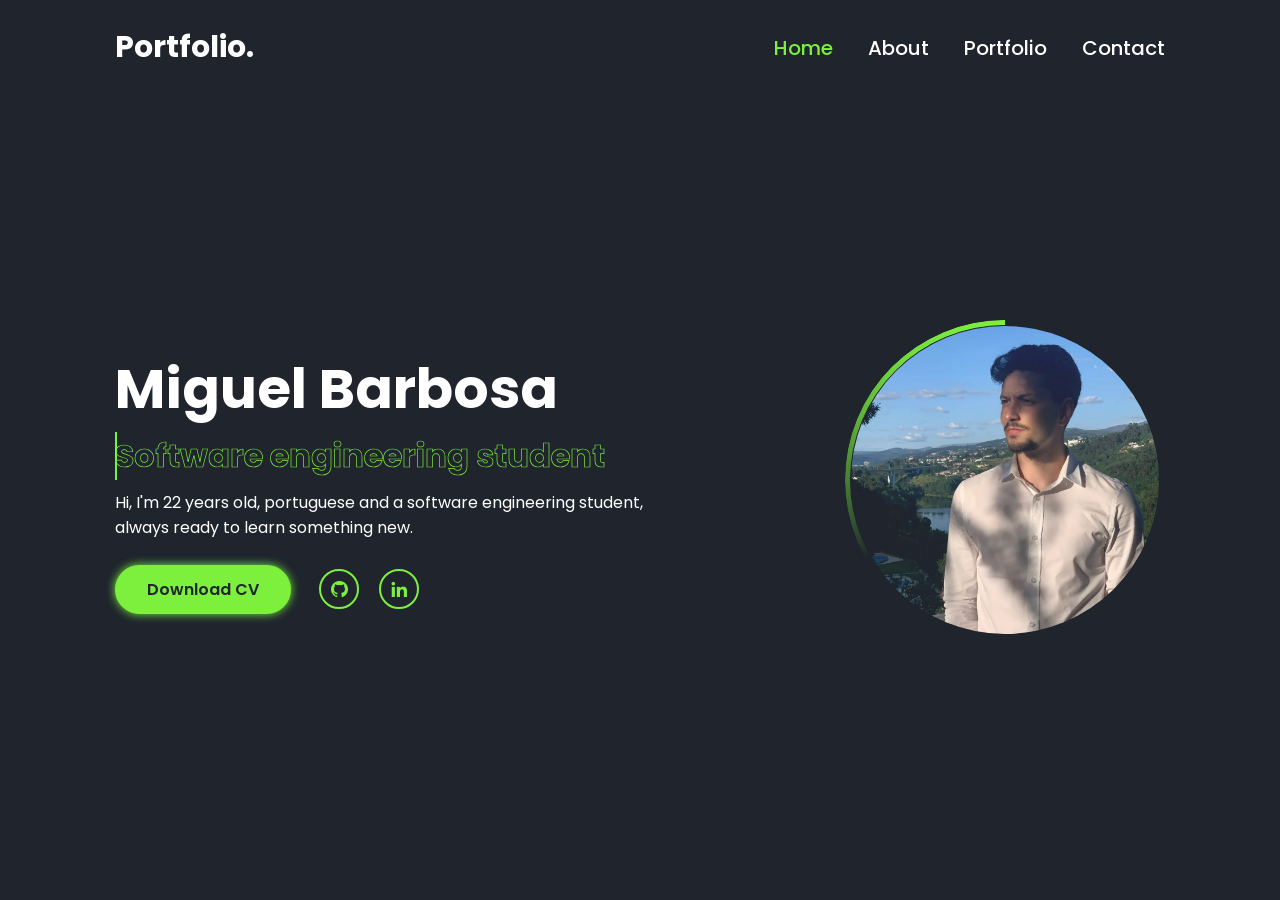
==== index.html @ 59d760b0 "Start" ====
<!DOCTYPE html>
<html lang="pt-PT">
    <head>
        <meta charset = "UTF-8">
        <meta http-equiv="X-UA-Compatible" content = "IE=edge">
        <meta name = "viewport" content="widht=device-width, initial-scale=1.0">
        <title>Personal Portfolio
            
        </title>
        <link href='https://unpkg.com/boxicons@2.1.4/css/boxicons.min.css' rel='stylesheet'>
        <link rel= "stylesheet" href = "style.css">
    </head>

    <body>
        <nav class= "navbar">
        <a href="#" class="logo">Portfolio.</a>
        <ul>
        <li class="active"><a href="#">Home</a></li>
        <li><a href="#">About</a></li>
        <li><a href="#">Portfolio</a></li>
        <li><a href="#">Contact</a></li>
        </ul>
    </nav>

    <div class="bars-animation">
        <div class="bar" style="--i:6;"></div>
        <div class="bar" style="--i:5;"></div>
        <div class="bar" style="--i:4;"></div>
        <div class="bar" style="--i:3;"></div>
        <div class="bar" style="--i:2;"></div>
        <div class="bar" style="--i:1;"></div>
    </div>

    <section class="home">
        <div class="home-info">
            <h1>Miguel Barbosa</h1>
            <h2>
<span style="--i:1;" data-text="Software engineering student">Software engineering student</span>
            </h2>

            <p> Hi, I'm 22 years old, portuguese and a software engineering student, always ready to learn something new.

                <div class="btn-sci">
                    <a href="#" class="btn">Download CV</a>
                    <div class="sci">
                        <a href="#"><i class='bx bxl-github'></i></a>
                        <a href="#"><i class='bx bxl-linkedin' ></i></a>
                    </div>
                </div>
        </div>

        <div class="home-img"> 
        <div class="img-box">
            <div class="img-item">
                <img src="imagens/home.jpg" alt="">
        </div>
    </div>
</div>
    </section>
    </body>
</html>
---- style.css ----
@import url('https://fonts.googleapis.com/css2?family=Poppins:ital,wght@0,100;0,200;0,300;0,400;0,500;0,600;0,700;0,800;0,900;1,100;1,200;1,300;1,400;1,500;1,600;1,700;1,800;1,900&display=swap');

*{
    margin: 0;
    padding: 0;
    box-sizing: border-box;
    font-family: 'Poppins', sans-serif;
}

a{
    color: #fff;
    text-decoration: none;
}

.navbar{
    position:fixed;
    left: 0;
    top: 0;
    width: 100%;
    padding: 25px 9%;
    display: flex;
    justify-content: space-between;
    align-items: center;
    z-index: 100;
    visibility: hidden;
    opacity: 0;
    animation: show-content 1.5s linear forwards;
    animation-delay: 1.2s
}

@keyframes show-content{
    100%{
        visibility: visible;
        opacity: 1;
    }
}

.navbar .logo{
    font-size: 30px;
    font-weight: 700;

}

.navbar ul{
    display: flex;
}

.navbar ul li{
    list-style: none;
    margin-left:35px;
    transition: .5s;
}

.navbar ul li a{
    font-size: 20px;
    font-weight: 500;
}

.navbar ul li a:hover,
.navbar ul li a:focus,
.navbar ul li.active a {
    color: #7cf03d;
}


.home{
    display:flex;
    align-items: center;
    gap:50px;
    height: 100vh;
    padding: 60px 9% 0;
    color: #fff;
    visibility: hidden;
    opacity: 0;
    animation: show-content 1.5s linear forwards;
    animation-delay: 1.6s
}

.home-info h1{
font-size: 55px;
}

.home-info h2{
    display: inline-block;
    font-size: 32px;
    margin-top: 2px;
    color: #1f242d;
}

.home-info h2 span{
    position: relative;
    display: inline-block;
    -webkit-text-stroke: .7px #7cf03d;
    animation-delay: calc(-1s * var(--i))
}


@keyframes display-text{
    25%,
    100% {
        display:none;
    }
}


.home-info h2 span::before{
    content: attr(data-text);
    position: absolute;
    width: 0;
    border-right: 2px solid #7cf03d;
    color:#7cf03d;
    white-space: nowrap;
    overflow: hidden; 
    animation: fill-text 4s linear infinite;
}

@keyframes fill-text {
    10%,
    100%{
        width: 0;
    }

    70%,
    90%{
        width: 100%;
    }
    
}

.home-info p{
    font-size: 16px;
    margin: 10px 0 25px;
}

.home-info .btn-sci{
    display: flex;
    align-items: center;
}

.btn{
    display: inline black;
    padding: 10px 30px;
    background: #7cf03d;
    border: 2px solid #7cf03d;
    border-radius: 40px;
    box-shadow: 0 0 10px #7cf03d;
    font-size: 16px;
    color: #1f242d;
    font-weight: 600;
    transition: .5s;
}

.btn:hover{
    background: transparent;
    color: #7cf03d;
    box-shadow: none;
}

.home-info .btn-sci .sci{
    margin-left: 20px;  
}


.home-info .btn-sci .sci a{
    display: inline-flex;
    padding: 8px;
    border: 2px solid #7cf03d;
    border-radius: 50%;
    font-size: 20px;
    color: #7cf03d;
    margin: 0 8px;
    transition: .5s;
}

.home-info .btn-sci .sci a:hover{
    background: #7cf03d;
    color: #1f242d;
    box-shadow: 0 0 10px #7cf03d;
}

.home-img .img-box{
    position: relative;
    width: 25vw;
    height: 25vw;
    border-radius: 50%;
    padding: 5px;
    display: flex;
    justify-content: center;
    align-items:center;
    overflow: hidden;
    margin-left: 150px;
}


.home-img .img-box::before,
.home-img .img-box::after {
    content: '';
    position: absolute;
    width: 100%;
    height: 100%;
    background: conic-gradient(transparent, transparent, transparent, #7cf03d);
    transform: rotate(0deg);
    animation: rotate-border 10s linear infinite;
    z-index: 0;
    border-radius: 50%;
}


.home-img .img-box::after{
animation-delay: -5s;
}

@keyframes rotate-border {
    100%{
        transform: rotate(360deg);
    }
}


.home-img .img-box .img-item{
    position:relative;
    width: 100%;
    height: 100%;
    background: #1f242d;
    border-radius: 50%;
    border: .1px solid #1f242d;
    display: flex;
    justify-content: center;
    z-index:1;
    overflow: hidden;
}

.home-img .img-box .img-item img{
    position: absolute;
    top: 0;
    display: block;
    width: 100%;
    height: 100%;
    object-fit: cover;
    mix-blend-mode: lighten;
}

.bars-animation{
    position: absolute;
    width: 100%;
    height: 100%;
    display:flex;
    z-index: -1;
}

.bars-animation .bar{
    width: 100%;
    height: 100%;
    background: #1f242d ;
    transform: translateY(-100%);
    animation: show-bars .5s ease-in-out forwards;
    animation-delay: calc(.1s * var(--i));
}

@keyframes show-bars {
    100%{
        transform: translateY(0%);
    }
}
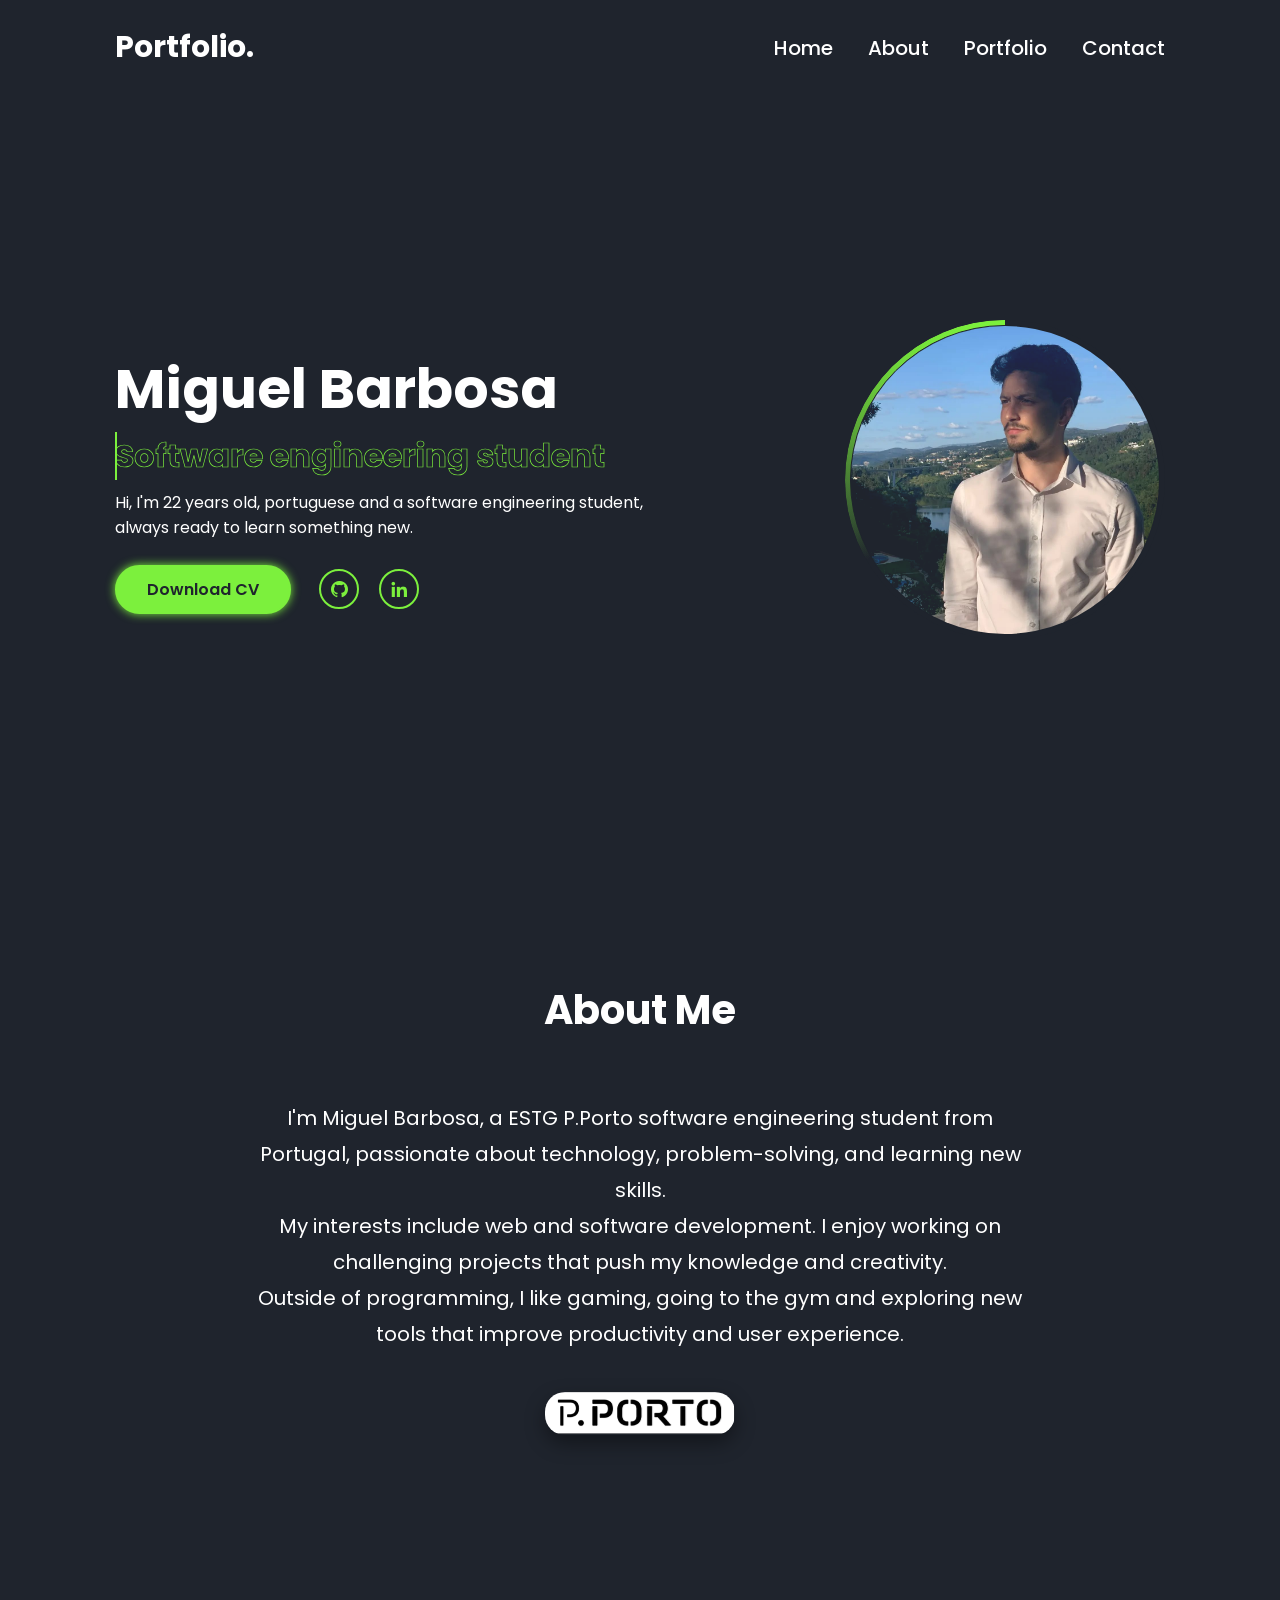
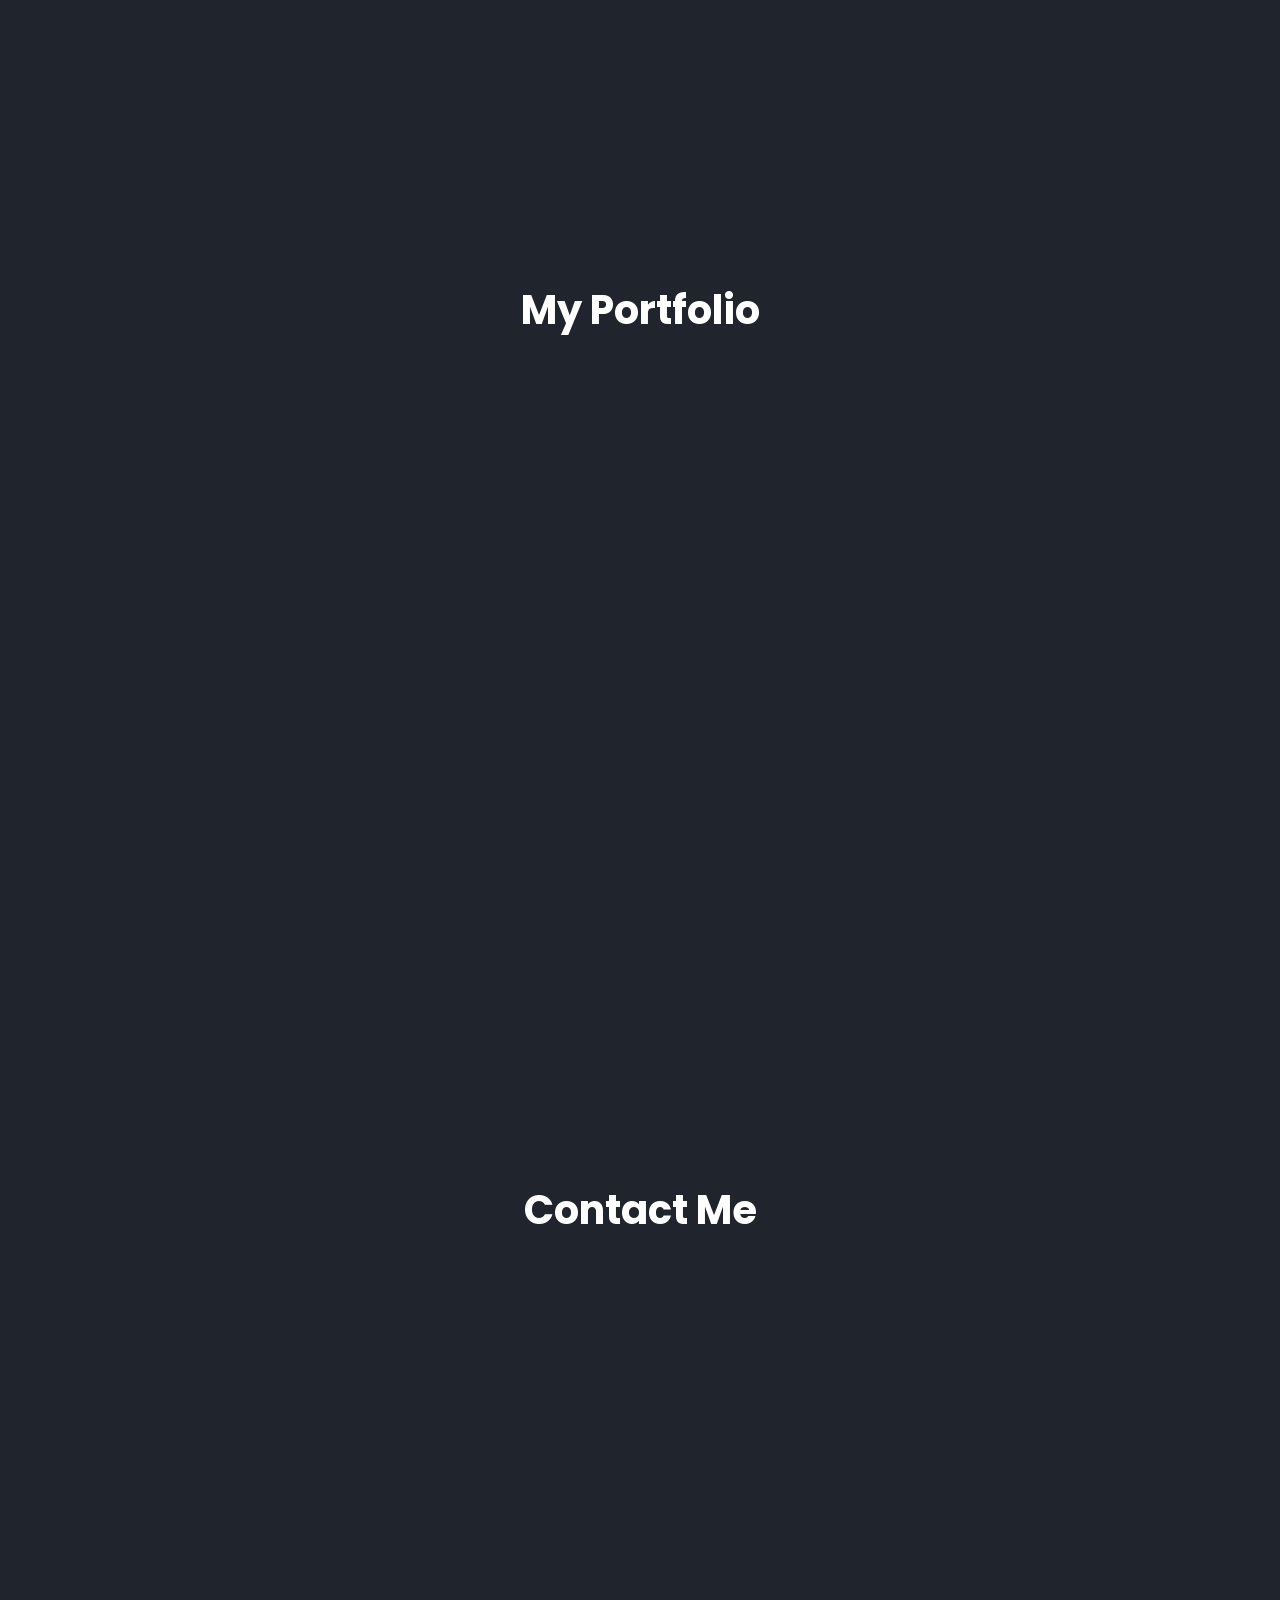
==== commit 56af7898: "About me section" ====
--- a/index.html
+++ b/index.html
@@ -16,21 +16,14 @@
         <a href="#" class="logo">Portfolio.</a>
         <ul>
         <li class="active"><a href="#">Home</a></li>
-        <li><a href="#">About</a></li>
-        <li><a href="#">Portfolio</a></li>
-        <li><a href="#">Contact</a></li>
+        <li><a href="#about">About</a></li>
+        <li><a href="#portfolio">Portfolio</a></li>
+        <li><a href="#contact">Contact</a></li>
         </ul>
     </nav>
 
-    <div class="bars-animation">
-        <div class="bar" style="--i:6;"></div>
-        <div class="bar" style="--i:5;"></div>
-        <div class="bar" style="--i:4;"></div>
-        <div class="bar" style="--i:3;"></div>
-        <div class="bar" style="--i:2;"></div>
-        <div class="bar" style="--i:1;"></div>
-    </div>
-
+    
+<!-- Seção da home -->
     <section class="home">
         <div class="home-info">
             <h1>Miguel Barbosa</h1>
@@ -41,10 +34,12 @@
             <p> Hi, I'm 22 years old, portuguese and a software engineering student, always ready to learn something new.
 
                 <div class="btn-sci">
-                    <a href="#" class="btn">Download CV</a>
+                    <a href="CV_8200102.pdf" class="btn" download target="_blank" rel="noopener noreferrer">Download CV</a>
                     <div class="sci">
-                        <a href="#"><i class='bx bxl-github'></i></a>
-                        <a href="#"><i class='bx bxl-linkedin' ></i></a>
+                        <a href="https://github.com/MiguelBarbosa04" target="_blank" rel="noopener noreferrer">
+                            <i class='bx bxl-github'></i></a>
+                        <a href="https://www.linkedin.com/in/miguel-barbosa-b77268209/" target="_blank" rel="noopener noreferrer">
+                            <i class='bx bxl-linkedin' ></i></a>
                     </div>
                 </div>
         </div>
@@ -57,6 +52,76 @@
     </div>
 </div>
     </section>
+
+<!-- Seção do about -->
+<section id="about" class="about">
+    <div class="container">
+      <h2>About Me</h2>
+      <div class="about-content">
+        <div class="about-text">
+          <p>I'm Miguel Barbosa, a ESTG P.Porto software engineering student from Portugal, passionate about technology, problem-solving, and learning new skills.</p>
+          <p>My interests include web and software development. I enjoy working on challenging projects that push my knowledge and creativity.</p>
+          <p>Outside of programming, I like gaming, going to the gym and exploring new tools that improve productivity and user experience.</p>
+        </div>
+        <div class="about-img"> 
+            <div class="img-box">
+              <a href="https://www.estg.ipp.pt/" target="_blank" rel="noopener noreferrer">
+                <img src="imagens/logo-ipp.png" alt="Miguel Barbosa">
+              </a>
+            </div>
+          </div>
+          
+      </div>
+    </div>
+  </section>
+  
+
+
+
+      <!-- Seção da portfolio -->
+      <section id="portfolio" class="portfolio">
+        <div class="container">
+        <h2>My Portfolio</h2>
+      </div>
+      </section>
+
+
+
+<!-- Seção da contact -->
+      <section id="contact" class="contact">
+        <h2>Contact Me</h2>
+
+      </section>
+
+
+
+      
+<!-- Script para mudar a cor da seção da navbar-->
+      <script>
+        const sections = document.querySelectorAll("section");
+        const navLinks = document.querySelectorAll(".navbar ul li");
+    
+        window.addEventListener("scroll", () => {
+            let current = "";
+    
+            sections.forEach(section => {
+                const sectionTop = section.offsetTop;
+                const sectionHeight = section.clientHeight;
+                if (pageYOffset >= sectionTop - sectionHeight / 3) {
+                    current = section.getAttribute("id");
+                }
+            });
+    
+            navLinks.forEach(li => {
+                li.classList.remove("active");
+                const anchor = li.querySelector("a");
+                if (anchor.getAttribute("href").slice(1) === current) {
+                    li.classList.add("active");
+                }
+            });
+        });
+    </script>
+    
     </body>
 </html>
 
--- a/style.css
+++ b/style.css
@@ -1,10 +1,15 @@
 @import url('https://fonts.googleapis.com/css2?family=Poppins:ital,wght@0,100;0,200;0,300;0,400;0,500;0,600;0,700;0,800;0,900;1,100;1,200;1,300;1,400;1,500;1,600;1,700;1,800;1,900&display=swap');
+
+html {
+    scroll-behavior: smooth;
+  }
 
 *{
     margin: 0;
     padding: 0;
     box-sizing: border-box;
     font-family: 'Poppins', sans-serif;
+    background-color: #1f242d;
 }
 
 a{
@@ -12,8 +17,13 @@
     text-decoration: none;
 }
 
-.navbar{
-    position:fixed;
+section {
+    min-height: 100vh;
+}
+
+
+.navbar {
+    position: fixed;
     left: 0;
     top: 0;
     width: 100%;
@@ -21,19 +31,14 @@
     display: flex;
     justify-content: space-between;
     align-items: center;
+    background-color: #1f242d;
     z-index: 100;
-    visibility: hidden;
-    opacity: 0;
+    /*visibility: hidden;*/
+    /*opacity: 0;*/
     animation: show-content 1.5s linear forwards;
-    animation-delay: 1.2s
-}
-
-@keyframes show-content{
-    100%{
-        visibility: visible;
-        opacity: 1;
-    }
-}
+    animation-delay: 1.2s;
+}
+
 
 .navbar .logo{
     font-size: 30px;
@@ -62,6 +67,7 @@
     color: #7cf03d;
 }
 
+/*Seção da Home*/
 
 .home{
     display:flex;
@@ -70,10 +76,6 @@
     height: 100vh;
     padding: 60px 9% 0;
     color: #fff;
-    visibility: hidden;
-    opacity: 0;
-    animation: show-content 1.5s linear forwards;
-    animation-delay: 1.6s
 }
 
 .home-info h1{
@@ -91,7 +93,6 @@
     position: relative;
     display: inline-block;
     -webkit-text-stroke: .7px #7cf03d;
-    animation-delay: calc(-1s * var(--i))
 }
 
 
@@ -240,25 +241,107 @@
     mix-blend-mode: lighten;
 }
 
-.bars-animation{
-    position: absolute;
-    width: 100%;
-    height: 100%;
-    display:flex;
-    z-index: -1;
-}
-
-.bars-animation .bar{
-    width: 100%;
-    height: 100%;
-    background: #1f242d ;
-    transform: translateY(-100%);
-    animation: show-bars .5s ease-in-out forwards;
-    animation-delay: calc(.1s * var(--i));
-}
-
-@keyframes show-bars {
-    100%{
-        transform: translateY(0%);
-    }
-}+
+/*Seção do About*/
+
+.about {
+    padding: 80px 20px;
+    background-color: #1f242d;
+  }
+
+
+  
+  .about .container {
+    max-width: 1200px;
+    margin: 0 auto;
+  }
+  
+  .about h2 {
+    text-align: center;
+    font-size: 2.5rem;
+    margin-bottom: 40px;
+    color: #fff;
+
+  }
+  
+  .about-content {
+    display: flex;
+    flex-wrap: wrap;
+    justify-content: space-between;
+    align-items: center;
+    gap: 40px;
+  }
+  
+  .about-text {
+    display: block;
+    max-width: 800px;       
+    margin: 0 auto;       
+    font-size: 20px;
+    margin-top: 20px;
+    color: #fff;
+    text-align: center;   
+    line-height: 1.8;      
+    
+  }
+
+  .about-img {
+    flex: 1 1 40%;
+    display: flex;
+    justify-content: center;
+  }
+  
+  .about-img img {
+    max-width: 300px;
+    width: 100%;
+    border-radius: 20px;
+    box-shadow: 0 8px 20px rgba(0, 0, 0, 0.4);
+    transition: transform 0.3s ease;
+  }
+  
+  .about-img img:hover {
+    transform: scale(1.05);
+  }
+
+/*Seção do portfolio*/
+
+
+  .portfolio {
+    padding: 80px 20px;
+    background-color: #1f242d;
+  }
+
+  .portfolio .container {
+    max-width: 1200px;
+    margin: 0 auto;
+  }
+
+  .portfolio h2 {
+    text-align: center;
+    font-size: 2.5rem;
+    margin-bottom: 40px;
+    color: #fff;
+ 
+}
+
+/*Seção do contact*/
+
+.contact {
+    padding: 80px 20px;
+    background-color: #1f242d;
+  }
+
+  .contact .container {
+    max-width: 1200px;
+    margin: 0 auto;
+  }
+
+  .contact h2 {
+    text-align: center;
+    font-size: 2.5rem;
+    margin-bottom: 40px;
+    color: #fff;
+ 
+}
+  
+  
+  
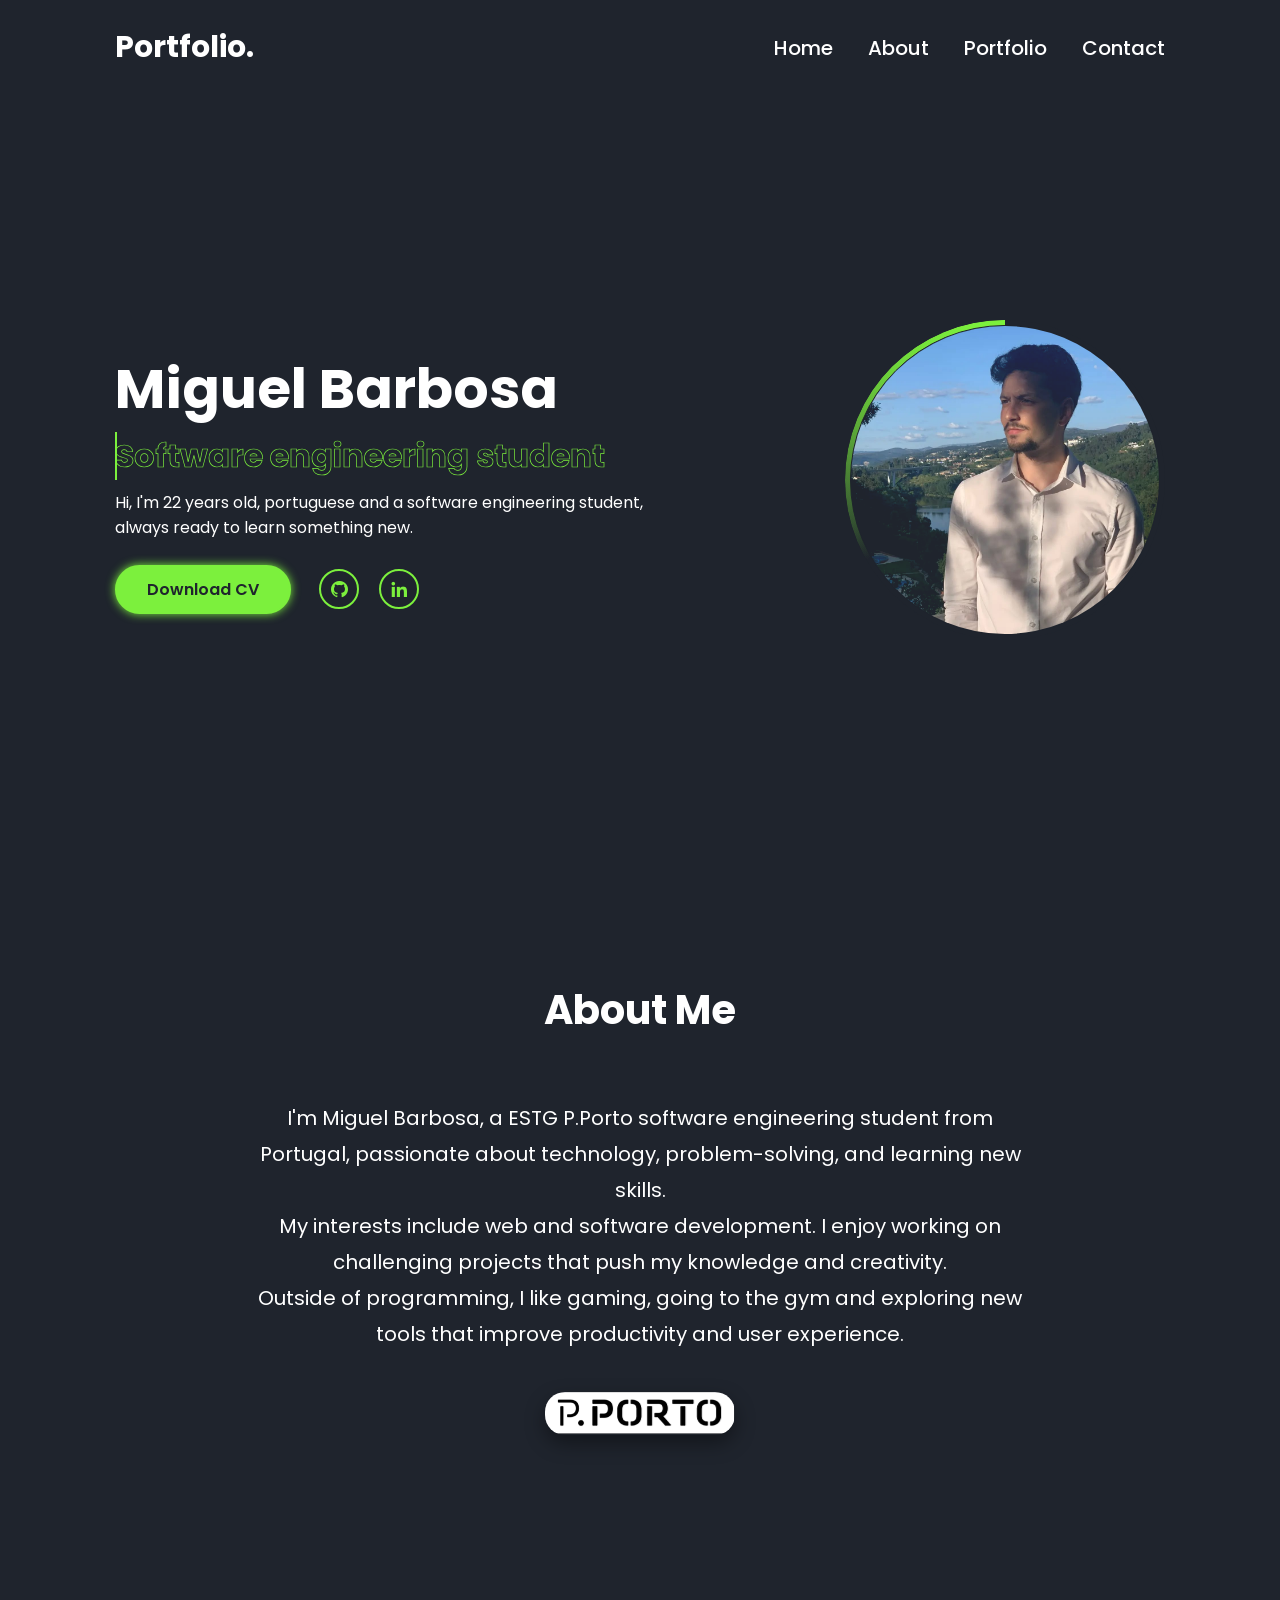
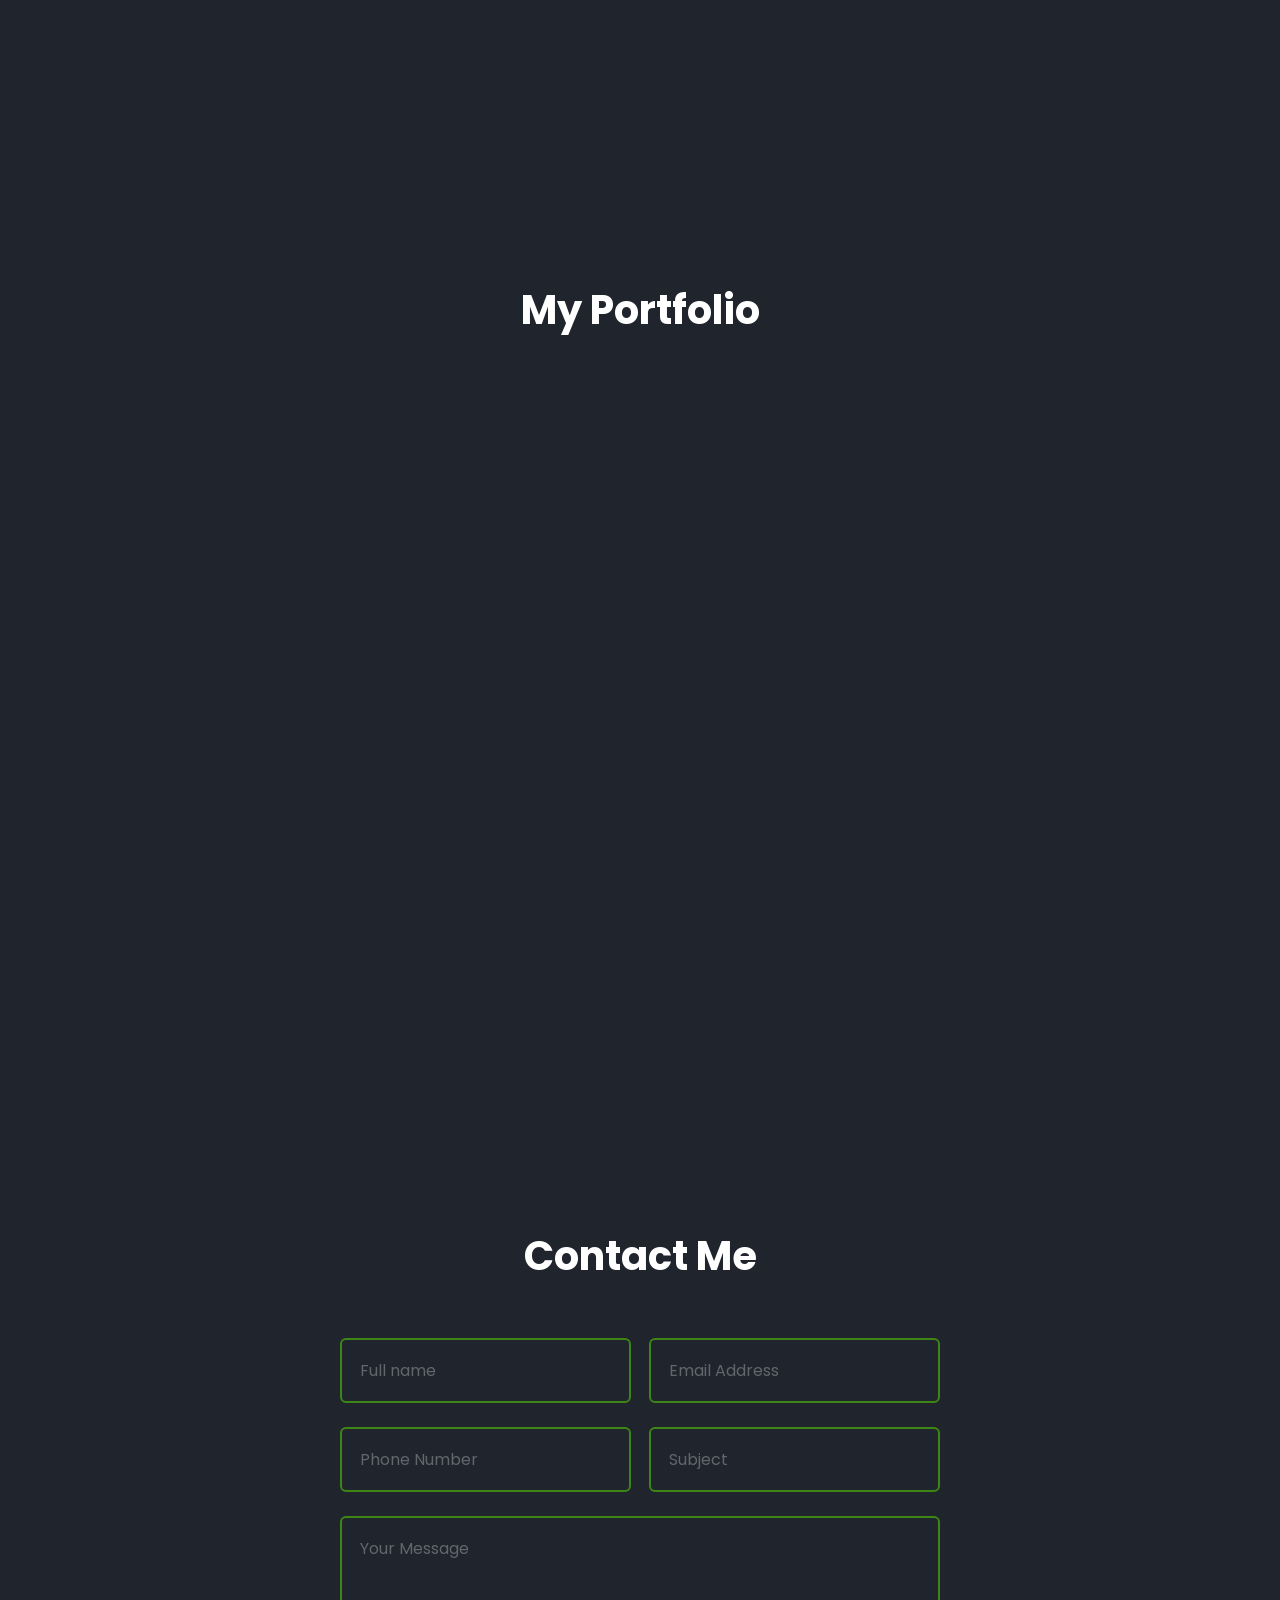
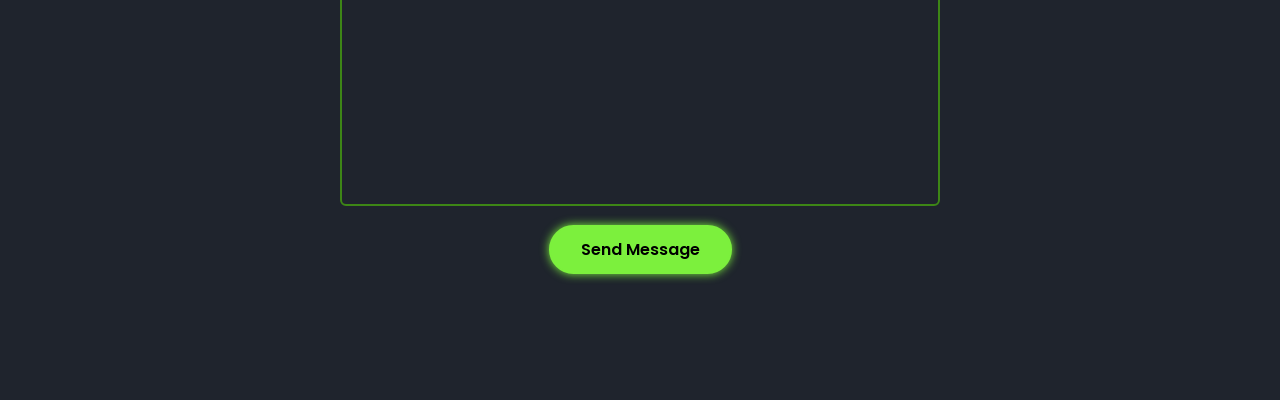
==== commit 55f09cee: "Contact me section" ====
--- a/index.html
+++ b/index.html
@@ -1,109 +1,148 @@
 <!DOCTYPE html>
 <html lang="pt-PT">
-    <head>
-        <meta charset = "UTF-8">
-        <meta http-equiv="X-UA-Compatible" content = "IE=edge">
-        <meta name = "viewport" content="widht=device-width, initial-scale=1.0">
-        <title>Personal Portfolio
-            
-        </title>
-        <link href='https://unpkg.com/boxicons@2.1.4/css/boxicons.min.css' rel='stylesheet'>
-        <link rel= "stylesheet" href = "style.css">
-    </head>
 
-    <body>
-        <nav class= "navbar">
+<head>
+    <meta charset="UTF-8">
+    <meta http-equiv="X-UA-Compatible" content="IE=edge">
+    <meta name="viewport" content="width=device-width, initial-scale=1.0">
+    <title>Personal Portfolio
+
+    </title>
+    <link href='https://unpkg.com/boxicons@2.1.4/css/boxicons.min.css' rel='stylesheet'>
+    <link rel="stylesheet" href="style.css">
+</head>
+
+<body>
+    <nav class="navbar">
         <a href="#" class="logo">Portfolio.</a>
         <ul>
-        <li class="active"><a href="#">Home</a></li>
-        <li><a href="#about">About</a></li>
-        <li><a href="#portfolio">Portfolio</a></li>
-        <li><a href="#contact">Contact</a></li>
+            <li class="active"><a href="#">Home</a></li>
+            <li><a href="#about">About</a></li>
+            <li><a href="#portfolio">Portfolio</a></li>
+            <li><a href="#contact">Contact</a></li>
         </ul>
     </nav>
 
-    
-<!-- Seção da home -->
+
+    <!-- Seção da home -->
     <section class="home">
         <div class="home-info">
             <h1>Miguel Barbosa</h1>
             <h2>
-<span style="--i:1;" data-text="Software engineering student">Software engineering student</span>
+                <span style="--i:1;" data-text="Software engineering student">Software engineering student</span>
             </h2>
 
-            <p> Hi, I'm 22 years old, portuguese and a software engineering student, always ready to learn something new.
+            <p> Hi, I'm 22 years old, portuguese and a software engineering student, always ready to learn something
+                new.
 
-                <div class="btn-sci">
-                    <a href="CV_8200102.pdf" class="btn" download target="_blank" rel="noopener noreferrer">Download CV</a>
-                    <div class="sci">
-                        <a href="https://github.com/MiguelBarbosa04" target="_blank" rel="noopener noreferrer">
-                            <i class='bx bxl-github'></i></a>
-                        <a href="https://www.linkedin.com/in/miguel-barbosa-b77268209/" target="_blank" rel="noopener noreferrer">
-                            <i class='bx bxl-linkedin' ></i></a>
+            <div class="btn-sci">
+                <a href="CV_8200102.pdf" class="btn" download target="_blank" rel="noopener noreferrer">Download CV</a>
+                <div class="sci">
+                    <a href="https://github.com/MiguelBarbosa04" target="_blank" rel="noopener noreferrer">
+                        <i class='bx bxl-github'></i></a>
+                    <a href="https://www.linkedin.com/in/miguel-barbosa-b77268209/" target="_blank"
+                        rel="noopener noreferrer">
+                        <i class='bx bxl-linkedin'></i></a>
+                </div>
+            </div>
+        </div>
+
+        <div class="home-img">
+            <div class="img-box">
+                <div class="img-item">
+                    <img src="imagens/home.jpg" alt="">
+                </div>
+            </div>
+        </div>
+    </section>
+
+    <!-- Seção do about -->
+    <section id="about" class="about">
+        <div class="container">
+            <h2>About Me</h2>
+            <div class="about-content">
+                <div class="about-text">
+                    <p>I'm Miguel Barbosa, a ESTG P.Porto software engineering student from Portugal, passionate about
+                        technology, problem-solving, and learning new skills.</p>
+                    <p>My interests include web and software development. I enjoy working on challenging projects that
+                        push my knowledge and creativity.</p>
+                    <p>Outside of programming, I like gaming, going to the gym and exploring new tools that improve
+                        productivity and user experience.</p>
+                </div>
+                <div class="about-img">
+                    <div class="img-box">
+                        <a href="https://www.estg.ipp.pt/" target="_blank" rel="noopener noreferrer">
+                            <img src="imagens/logo-ipp.png" alt="Miguel Barbosa">
+                        </a>
                     </div>
                 </div>
+
+            </div>
         </div>
-
-        <div class="home-img"> 
-        <div class="img-box">
-            <div class="img-item">
-                <img src="imagens/home.jpg" alt="">
-        </div>
-    </div>
-</div>
     </section>
-
-<!-- Seção do about -->
-<section id="about" class="about">
-    <div class="container">
-      <h2>About Me</h2>
-      <div class="about-content">
-        <div class="about-text">
-          <p>I'm Miguel Barbosa, a ESTG P.Porto software engineering student from Portugal, passionate about technology, problem-solving, and learning new skills.</p>
-          <p>My interests include web and software development. I enjoy working on challenging projects that push my knowledge and creativity.</p>
-          <p>Outside of programming, I like gaming, going to the gym and exploring new tools that improve productivity and user experience.</p>
-        </div>
-        <div class="about-img"> 
-            <div class="img-box">
-              <a href="https://www.estg.ipp.pt/" target="_blank" rel="noopener noreferrer">
-                <img src="imagens/logo-ipp.png" alt="Miguel Barbosa">
-              </a>
-            </div>
-          </div>
-          
-      </div>
-    </div>
-  </section>
-  
 
 
 
-      <!-- Seção da portfolio -->
-      <section id="portfolio" class="portfolio">
+
+    <!-- Seção da portfolio -->
+    <section id="portfolio" class="portfolio">
         <div class="container">
-        <h2>My Portfolio</h2>
-      </div>
-      </section>
+            <h2>My Portfolio</h2>
+        </div>
+    </section>
 
 
 
 <!-- Seção da contact -->
-      <section id="contact" class="contact">
-        <h2>Contact Me</h2>
-
-      </section>
-
-
-
-      
-<!-- Script para mudar a cor da seção da navbar-->
-      <script>
+<!-- Seção da contact -->
+<section id="contact" class="contact">
+    <h2>Contact Me</h2>
+  
+    <form id="contact-form">
+      <div class="input-box">
+        <div class="input-field field">
+          <input type="text" name="name" id="name" class="item" placeholder="Full name" autocomplete="off" required>
+          <div class="error-txt">Full name can't be blank</div>
+        </div>
+  
+        <div class="input-field field">
+          <input type="email" name="email" id="email" class="item" placeholder="Email Address" autocomplete="off" required>
+          <div class="error-txt">Email can't be blank</div>
+        </div>
+      </div>
+  
+      <div class="input-box">
+        <div class="input-field field">
+          <input type="text" name="phone" id="phone" class="item" placeholder="Phone Number" autocomplete="off" required>
+          <div class="error-txt">Phone number can't be blank</div>
+        </div>
+  
+        <div class="input-field field">
+          <input type="text" name="subject" id="subject" class="item" placeholder="Subject" autocomplete="off" required>
+          <div class="error-txt">Subject can't be blank</div>
+        </div>
+      </div>
+  
+      <div class="textarea-field field">
+        <textarea name="message" id="message" cols="30" rows="10" class="item" placeholder="Your Message" autocomplete="off" required></textarea>
+        <div class="error-txt">Message can't be blank</div>
+      </div>
+  
+      <button type="submit">Send Message</button>
+    </form>
+  </section>
+  
+  <script src="config.js"></script>
+  <script src="script.js"></script>
+  
+    <!-- Script para mudar a cor da seção da navbar
+    <script>
         const sections = document.querySelectorAll("section");
         const navLinks = document.querySelectorAll(".navbar ul li");
-    
+
         window.addEventListener("scroll", () => {
             let current = "";
-    
+
             sections.forEach(section => {
                 const sectionTop = section.offsetTop;
                 const sectionHeight = section.clientHeight;
@@ -111,7 +150,7 @@
                     current = section.getAttribute("id");
                 }
             });
-    
+
             navLinks.forEach(li => {
                 li.classList.remove("active");
                 const anchor = li.querySelector("a");
@@ -120,8 +159,8 @@
                 }
             });
         });
-    </script>
-    
-    </body>
-</html>
+    </script> -->
 
+</body>
+
+</html>
--- a/style.css
+++ b/style.css
@@ -328,6 +328,11 @@
 .contact {
     padding: 80px 20px;
     background-color: #1f242d;
+    display: flex;
+    justify-content: center;
+    align-items: center;
+    flex-direction: column;
+    box-sizing: border-box;
   }
 
   .contact .container {
@@ -342,6 +347,79 @@
     color: #fff;
  
 }
-  
-  
-  +
+.contact form {
+    width: 600px;
+    text-align: center;
+ 
+}
+
+
+/*Formulário do Contacto*/
+
+form .input-box{
+    display: flex;
+    justify-content: space-between ;
+}
+
+.input-box .input-field{
+    width: 48.5%;
+    
+}
+
+.field .item{
+    width: 100%;
+    padding: 18px;
+    background: transparent;
+    border: 2px solid #3d8616;
+    outline: none;
+    border-radius: 6px;
+    font-size: 16px;
+    color: #ededed;
+    margin:12px 0;
+
+}
+
+.field .item::placeholder{
+    color: rgba(255, 255, 255, .3)
+    
+}
+
+.field .error-txt{
+    font-size: 14.5px;
+    color: #d93025;
+    text-align: left;
+    margin:-5px 0 10px;
+    display: none;
+}
+
+form .textarea-field .item{
+    resize:none;
+}
+
+form .textarea-field .error-txt{
+   margin-top: -10px;
+}
+
+form button{
+    padding: 10px 30px;
+    background: #7cf03d;
+    border: 2px solid #7cf03d;
+    outline: none;
+    border-radius: 40px;
+    box-shadow:0 0 10px #7cf03d;
+    font-weight: 600;
+    font-size: 16px;
+    transition: .5s;
+}
+
+form button:hover{
+    background: transparent;
+    color: #7cf03d;
+    box-shadow: none;
+}
+  
+  
+
+
+
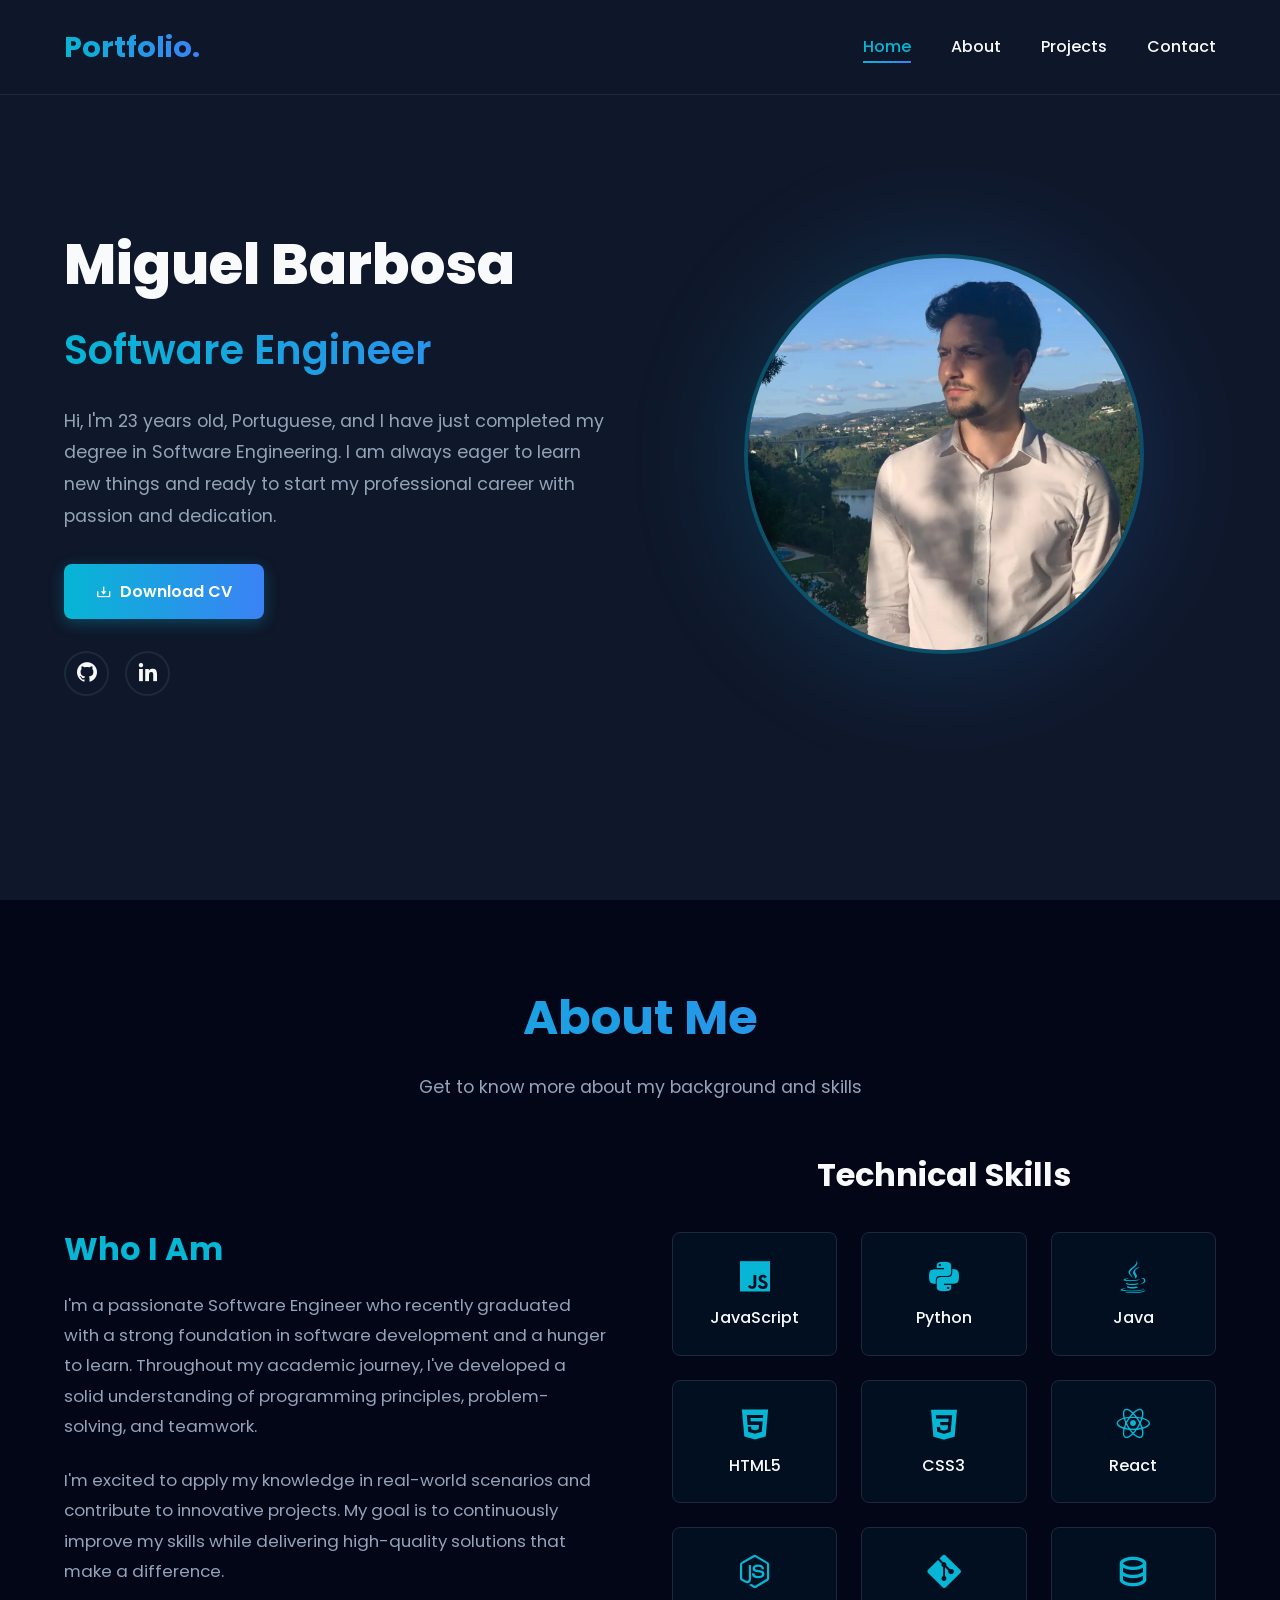
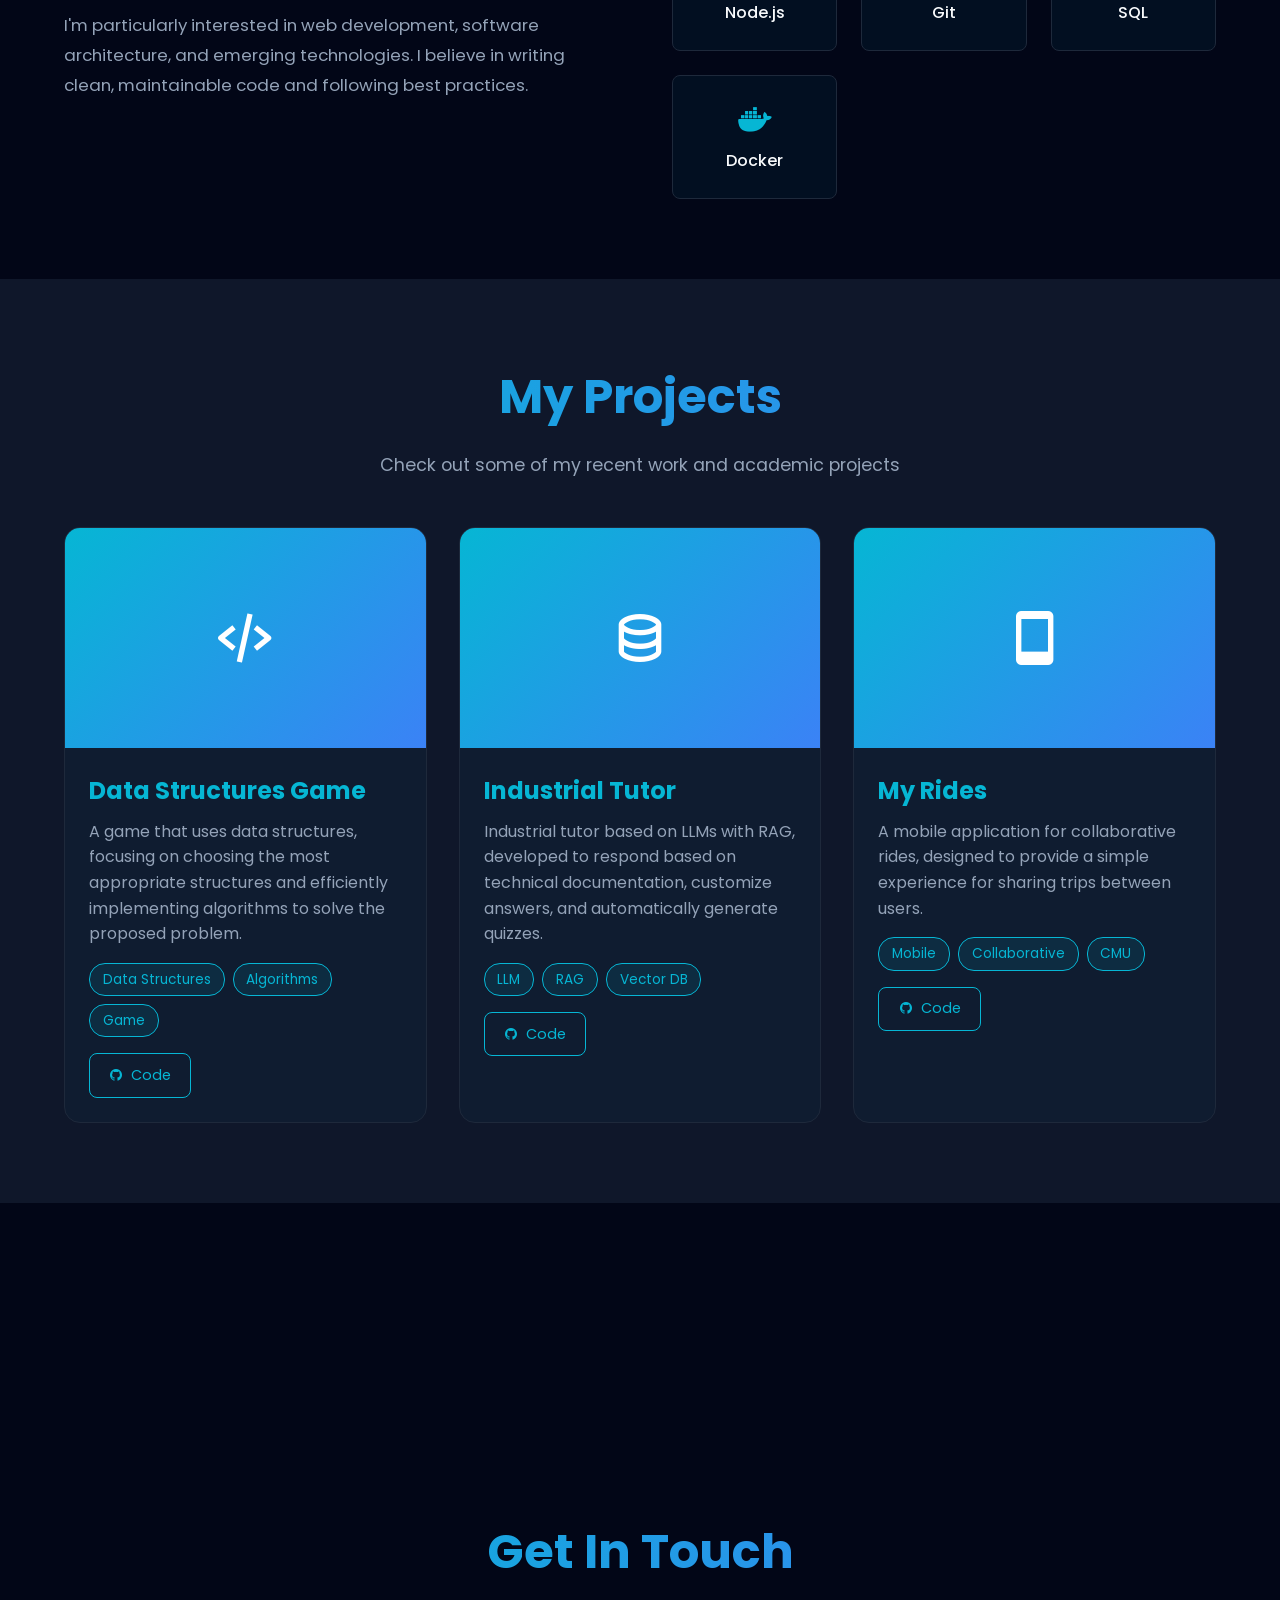
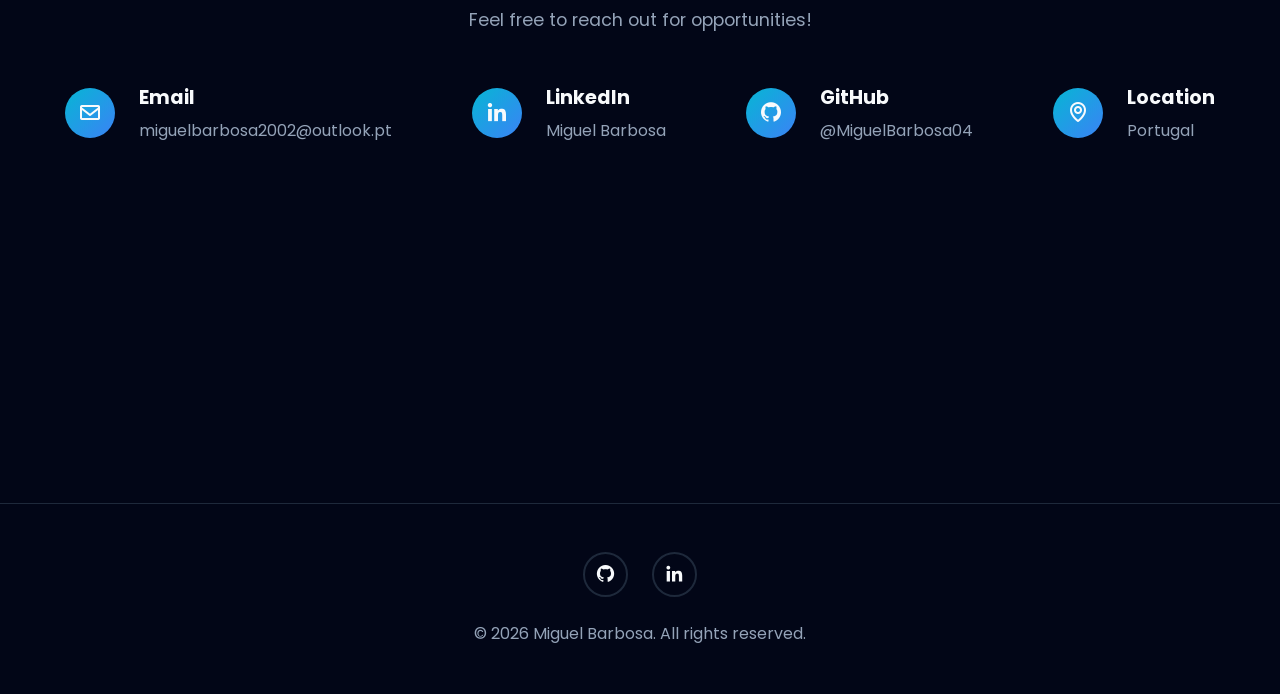
==== commit 12075acc: "Add index redirect and Live Server setting Add a root index.html that immediately redirects users to" ====
--- a/index.html
+++ b/index.html
@@ -1,166 +1,15 @@
 <!DOCTYPE html>
 <html lang="pt-PT">
-
 <head>
     <meta charset="UTF-8">
-    <meta http-equiv="X-UA-Compatible" content="IE=edge">
+    <meta http-equiv="refresh" content="0; url=pages/index.html">
     <meta name="viewport" content="width=device-width, initial-scale=1.0">
-    <title>Personal Portfolio
-
-    </title>
-    <link href='https://unpkg.com/boxicons@2.1.4/css/boxicons.min.css' rel='stylesheet'>
-    <link rel="stylesheet" href="style.css">
+    <title>Portfolio</title>
+    <script>
+        window.location.replace("pages/index.html");
+    </script>
 </head>
-
 <body>
-    <nav class="navbar">
-        <a href="#" class="logo">Portfolio.</a>
-        <ul>
-            <li class="active"><a href="#">Home</a></li>
-            <li><a href="#about">About</a></li>
-            <li><a href="#portfolio">Portfolio</a></li>
-            <li><a href="#contact">Contact</a></li>
-        </ul>
-    </nav>
-
-
-    <!-- Seção da home -->
-    <section class="home">
-        <div class="home-info">
-            <h1>Miguel Barbosa</h1>
-            <h2>
-                <span style="--i:1;" data-text="Software engineering student">Software engineering student</span>
-            </h2>
-
-            <p> Hi, I'm 22 years old, portuguese and a software engineering student, always ready to learn something
-                new.
-
-            <div class="btn-sci">
-                <a href="CV_8200102.pdf" class="btn" download target="_blank" rel="noopener noreferrer">Download CV</a>
-                <div class="sci">
-                    <a href="https://github.com/MiguelBarbosa04" target="_blank" rel="noopener noreferrer">
-                        <i class='bx bxl-github'></i></a>
-                    <a href="https://www.linkedin.com/in/miguel-barbosa-b77268209/" target="_blank"
-                        rel="noopener noreferrer">
-                        <i class='bx bxl-linkedin'></i></a>
-                </div>
-            </div>
-        </div>
-
-        <div class="home-img">
-            <div class="img-box">
-                <div class="img-item">
-                    <img src="imagens/home.jpg" alt="">
-                </div>
-            </div>
-        </div>
-    </section>
-
-    <!-- Seção do about -->
-    <section id="about" class="about">
-        <div class="container">
-            <h2>About Me</h2>
-            <div class="about-content">
-                <div class="about-text">
-                    <p>I'm Miguel Barbosa, a ESTG P.Porto software engineering student from Portugal, passionate about
-                        technology, problem-solving, and learning new skills.</p>
-                    <p>My interests include web and software development. I enjoy working on challenging projects that
-                        push my knowledge and creativity.</p>
-                    <p>Outside of programming, I like gaming, going to the gym and exploring new tools that improve
-                        productivity and user experience.</p>
-                </div>
-                <div class="about-img">
-                    <div class="img-box">
-                        <a href="https://www.estg.ipp.pt/" target="_blank" rel="noopener noreferrer">
-                            <img src="imagens/logo-ipp.png" alt="Miguel Barbosa">
-                        </a>
-                    </div>
-                </div>
-
-            </div>
-        </div>
-    </section>
-
-
-
-
-    <!-- Seção da portfolio -->
-    <section id="portfolio" class="portfolio">
-        <div class="container">
-            <h2>My Portfolio</h2>
-        </div>
-    </section>
-
-
-
-<!-- Seção da contact -->
-<!-- Seção da contact -->
-<section id="contact" class="contact">
-    <h2>Contact Me</h2>
-  
-    <form id="contact-form">
-      <div class="input-box">
-        <div class="input-field field">
-          <input type="text" name="name" id="name" class="item" placeholder="Full name" autocomplete="off" required>
-          <div class="error-txt">Full name can't be blank</div>
-        </div>
-  
-        <div class="input-field field">
-          <input type="email" name="email" id="email" class="item" placeholder="Email Address" autocomplete="off" required>
-          <div class="error-txt">Email can't be blank</div>
-        </div>
-      </div>
-  
-      <div class="input-box">
-        <div class="input-field field">
-          <input type="text" name="phone" id="phone" class="item" placeholder="Phone Number" autocomplete="off" required>
-          <div class="error-txt">Phone number can't be blank</div>
-        </div>
-  
-        <div class="input-field field">
-          <input type="text" name="subject" id="subject" class="item" placeholder="Subject" autocomplete="off" required>
-          <div class="error-txt">Subject can't be blank</div>
-        </div>
-      </div>
-  
-      <div class="textarea-field field">
-        <textarea name="message" id="message" cols="30" rows="10" class="item" placeholder="Your Message" autocomplete="off" required></textarea>
-        <div class="error-txt">Message can't be blank</div>
-      </div>
-  
-      <button type="submit">Send Message</button>
-    </form>
-  </section>
-  
-  <script src="config.js"></script>
-  <script src="script.js"></script>
-  
-    <!-- Script para mudar a cor da seção da navbar
-    <script>
-        const sections = document.querySelectorAll("section");
-        const navLinks = document.querySelectorAll(".navbar ul li");
-
-        window.addEventListener("scroll", () => {
-            let current = "";
-
-            sections.forEach(section => {
-                const sectionTop = section.offsetTop;
-                const sectionHeight = section.clientHeight;
-                if (pageYOffset >= sectionTop - sectionHeight / 3) {
-                    current = section.getAttribute("id");
-                }
-            });
-
-            navLinks.forEach(li => {
-                li.classList.remove("active");
-                const anchor = li.querySelector("a");
-                if (anchor.getAttribute("href").slice(1) === current) {
-                    li.classList.add("active");
-                }
-            });
-        });
-    </script> -->
-
+    <p>A redirecionar para o portfolio...</p>
 </body>
-
-</html>+</html>
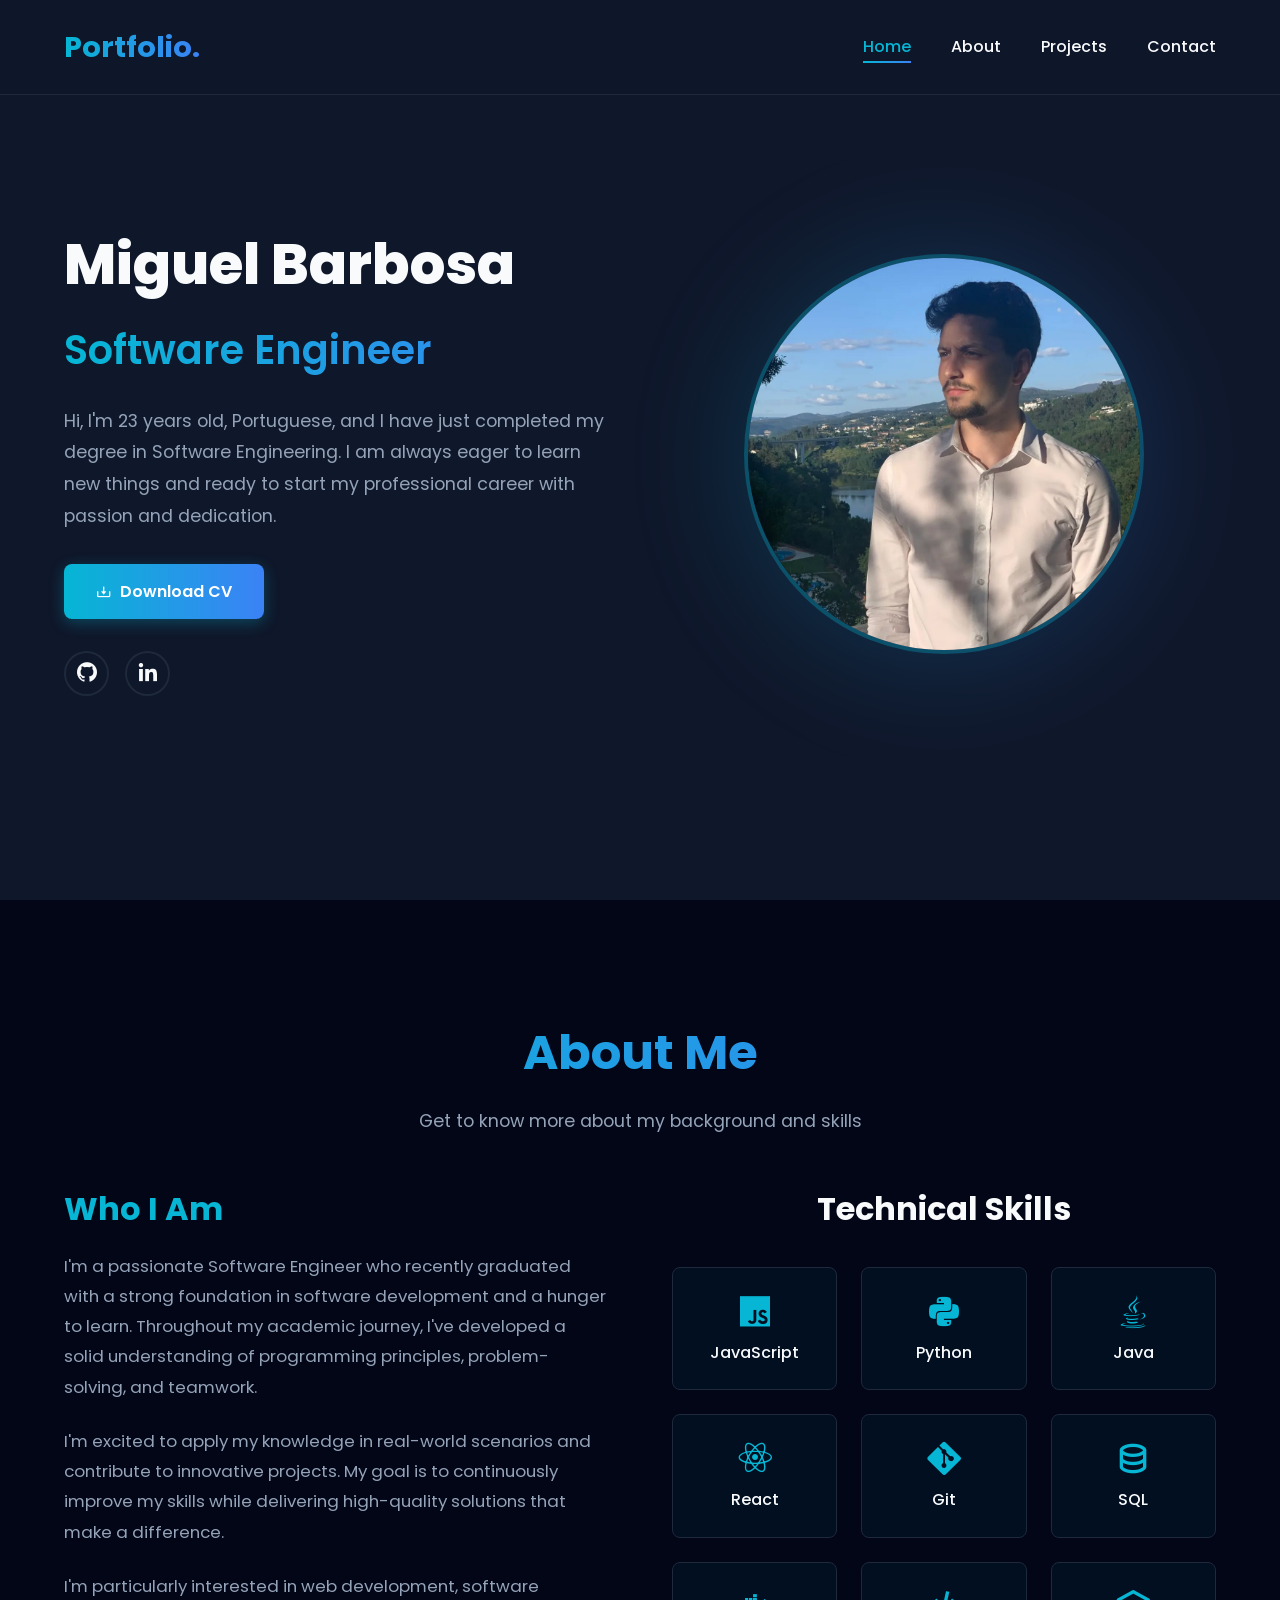
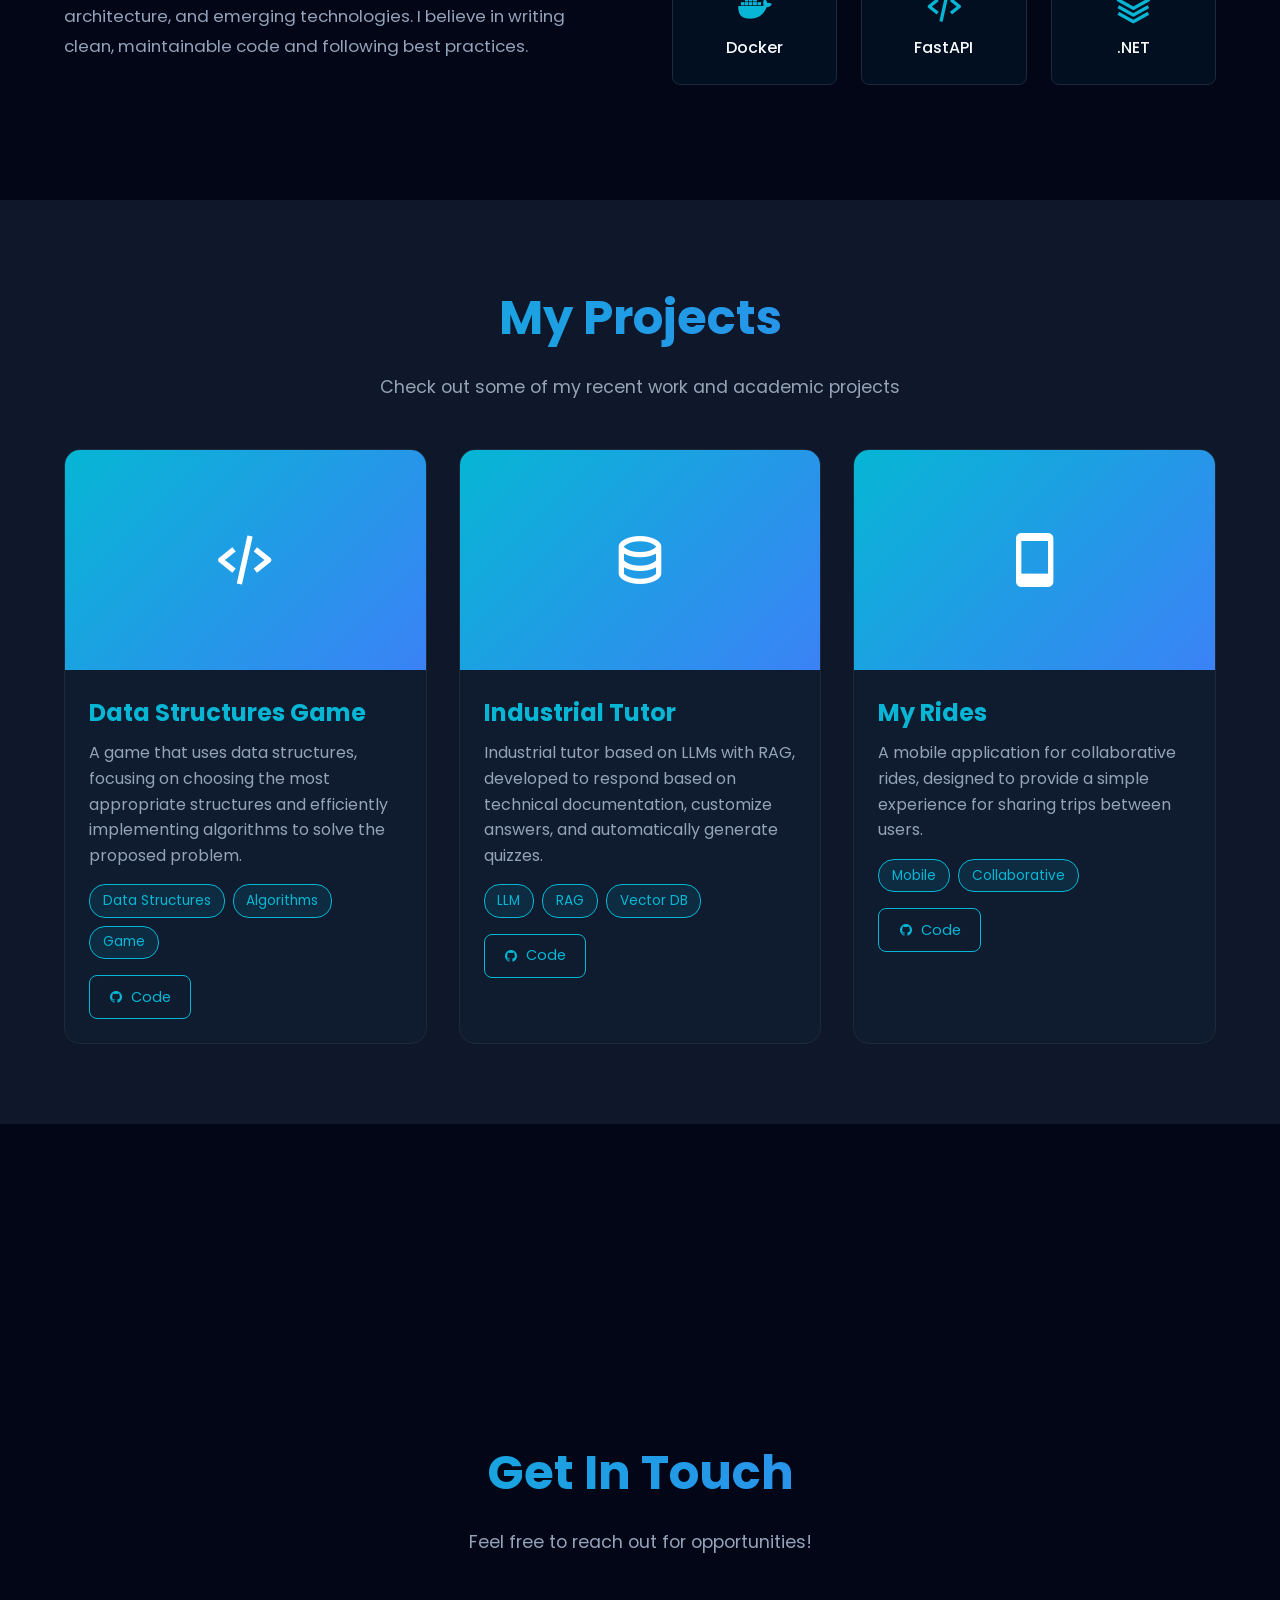
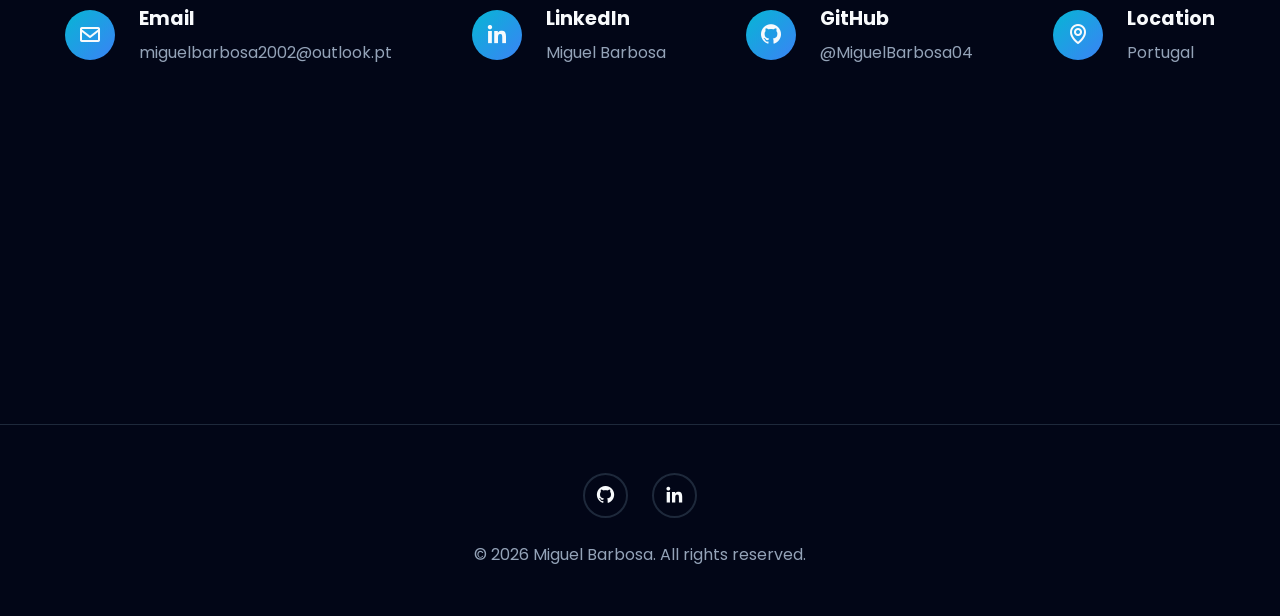
==== commit 494bf1e8: "Clean" ====
--- a/index.html
+++ b/index.html
@@ -2,11 +2,11 @@
 <html lang="pt-PT">
 <head>
     <meta charset="UTF-8">
-    <meta http-equiv="refresh" content="0; url=pages/index.html">
+    <meta http-equiv="refresh" content="0; url=pages/page.html">
     <meta name="viewport" content="width=device-width, initial-scale=1.0">
     <title>Portfolio</title>
     <script>
-        window.location.replace("pages/index.html");
+        window.location.replace("pages/page.html");
     </script>
 </head>
 <body>
